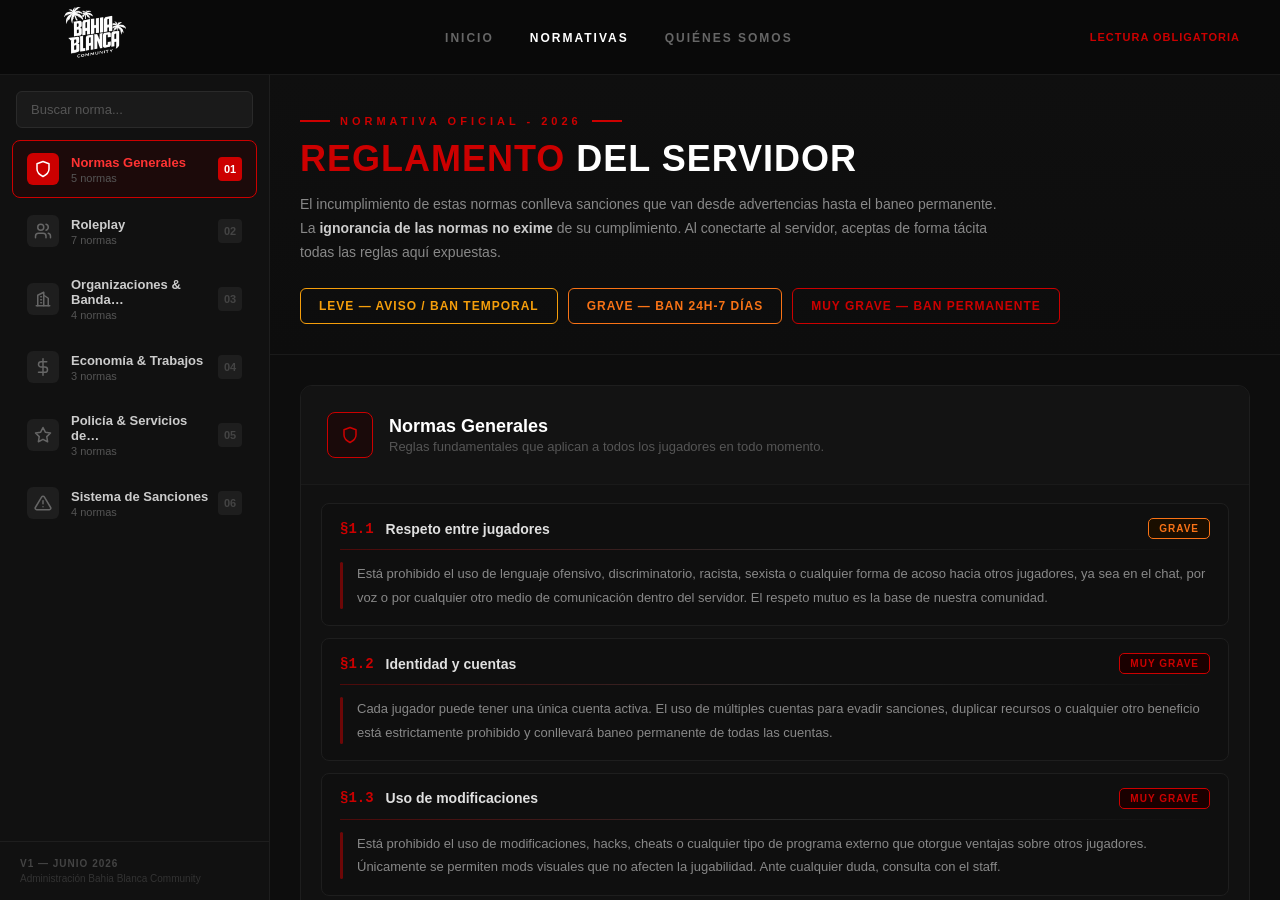
==== Inicio/normativa.html @ ef39bc57 "upload code whit BEM method" ====
<!DOCTYPE html>
<html lang="en">
<head>
    <meta charset="UTF-8">
    <meta name="viewport" content="width=device-width, initial-scale=1.0">
    <title>Normativa</title>
    <link rel="stylesheet" href="style3.css">
</head>
<body>

    <!-- ========== NAVBAR ========== -->
    <nav class="navbar">
        <div class="navbar__logo">
            <img class="navbar__logo-img" src="images/image.png" alt="Bahia Blanca Community">
        </div>
        <ul class="navbar__links">
            <li><a href="index.html" class="navbar__link navbar__link--inactive">Inicio</a></li>
            <li><a href="normativa.html" class="navbar__link navbar__link--active">Normativas</a></li>
            <li><a href="quienesSomos.html" class="navbar__link navbar__link--inactive">Quiénes Somos</a></li>
        </ul>
        <div class="navbar__topbar">
            <div class="navbar__topbar-text">Lectura obligatoria</div>
        </div>
    </nav>

    <!-- ========== SIDEBAR ========== -->
    <aside class="sidebar">
        <div class="sidebar__search">
            <input type="text" id="searchInput" class="sidebar__search-input" placeholder="Buscar norma..." />
        </div>

        <nav class="sidebar__nav" id="navSections"></nav>

        <div class="sidebar__footer">
            <div class="sidebar__footer-version">V1 — JUNIO 2026</div>
            <div class="sidebar__footer-admin">Administración Bahia Blanca Community</div>
        </div>
    </aside>

    <!-- ========== MAIN ========== -->
    <main class="main" id="mainContent">

        <!-- Hero -->
        <div class="hero">
            <div class="hero__eyebrow">
                <div class="hero__eyebrow-line"></div>
                <div class="hero__eyebrow-text">Normativa Oficial - 2026</div>
                <div class="hero__eyebrow-line"></div>
            </div>
            <h1 class="hero__title"><span class="hero__title--red">REGLAMENTO</span> DEL SERVIDOR</h1>
            <p class="hero__description">
                El incumplimiento de estas normas conlleva sanciones que van desde advertencias hasta el baneo
                permanente. La <strong>ignorancia de las normas no exime</strong> de su cumplimiento. Al conectarte al servidor,
                aceptas de forma tácita todas las reglas aquí expuestas.
            </p>
            <div class="hero__badges">
                <div class="hero__badge hero__badge--leve">
                    LEVE — Aviso / Ban temporal
                </div>
                <div class="hero__badge hero__badge--grave">
                    GRAVE — Ban 24h-7 días
                </div>
                <div class="hero__badge hero__badge--muy-grave">
                    MUY GRAVE — Ban permanente
                </div>
            </div>
        </div>

        <!-- Contenido dinámico -->
        <div class="content" id="contentArea"></div>

    </main>

    <script src="script3.js"></script>

</body>
</html>
---- Inicio/style3.css ----
:root {
    /* ── Colores principales ── */
    --color-primary: #cc0000;
    --color-primary-hover: #ff3333;
    --color-primary-soft: #1c0a0a;
    --color-primary-bg: #1a0a0a;
    --color-primary-border: #cc0000;

    /* ── Colores de severidad ── */
    --color-leve: #f59e0b;
    --color-leve-bg: #1a1400;
    --color-grave: #f97316;
    --color-grave-bg: #1a0e00;
    --color-muy-grave: #cc0000;
    --color-muy-grave-bg: #1a0000;

    /* ── Fondos ── */
    --bg-body: #0d0d0d;
    --bg-sidebar: #111111;
    --bg-card: #111111;
    --bg-card-inner: #0f0f0f;
    --bg-card-header: #131313;
    --bg-input: #1a1a1a;
    --bg-topbar: #0f0f0f;
    --bg-icon: #1e1e1e;
    --bg-navbar: rgba(10, 10, 10, 0.97);

    /* ── Bordes ── */
    --border-main: #1a1a1a;
    --border-card: #1e1e1e;
    --border-input: #2a2a2a;
    --border-hover: #2e2e2e;

    /* ── Textos ── */
    --text-white: #ffffff;
    --text-light: #e0e0e0;
    --text-base: #ccc;
    --text-muted: #888;
    --text-dark: #666;
    --text-darker: #555;
    --text-disabled: #444;
    --text-ghost: #333;

    /* ── Tipografía ── */
    --font-main: 'Segoe UI', Tahoma, Geneva, Verdana, sans-serif;
    --font-mono: 'Courier New', monospace;

    --fs-2xs: 10px;
    --fs-xs: 11px;
    --fs-sm: 12px;
    --fs-base: 13px;
    --fs-md: 14px;
    --fs-lg: 15px;
    --fs-xl: 18px;
    --fs-2xl: 22px;
    --fs-hero: 36px;

    --fw-normal: 400;
    --fw-semibold: 600;
    --fw-bold: 700;
    --fw-extrabold: 800;
    --fw-black: 900;

    /* ── Espaciado ── */
    --sp-2xs: 2px;
    --sp-xs: 4px;
    --sp-sm: 8px;
    --sp-md: 10px;
    --sp-base: 12px;
    --sp-lg: 14px;
    --sp-xl: 16px;
    --sp-2xl: 18px;
    --sp-3xl: 20px;
    --sp-4xl: 24px;
    --sp-5xl: 26px;
    --sp-6xl: 30px;
    --sp-7xl: 40px;

    /* ── Bordes redondeados ── */
    --radius-xs: 3px;
    --radius-sm: 4px;
    --radius-md: 5px;
    --radius-base: 6px;
    --radius-lg: 8px;
    --radius-xl: 12px;

    /* ── Layout ── */
    --navbar-height: 58px;
    --sidebar-width: 270px;
    --icon-size-sm: 24px;
    --icon-size-md: 32px;
    --icon-size-lg: 46px;
    --icon-size-avatar: 76px;

    /* ── Transiciones ── */
    --transition: 0.2s ease;

    /* ── Sombras ── */
    --shadow-card: 0 2px 20px rgba(0, 0, 0, 0.5);

    /* ── Degradados ── */
    --gradient-hero: linear-gradient(180deg, #0f0f0f 0%, #0d0d0d 100%);
    --gradient-divider: linear-gradient(90deg, #cc000055 0%, #2a2a2a 50%, transparent 100%);
}

/* ========== RESET ========== */
* {
    margin: 0;
    padding: 0;
    box-sizing: border-box;
}

body {
    font-family: var(--font-main);
    background-color: var(--bg-body);
    color: var(--text-base);
    display: flex;
    height: 100vh;
    overflow: hidden;
    padding-top: 75px;
}

/* ========== SCROLLBAR ========== */
::-webkit-scrollbar { width: 5px; }
::-webkit-scrollbar-track { background: var(--bg-body); }
::-webkit-scrollbar-thumb { background: var(--border-input); border-radius: var(--radius-xs); }

/* ========== NAVBAR ========== */
.navbar {
    position: fixed;
    top: 0;
    left: 0;
    right: 0;
    z-index: 100;
    display: flex;
    align-items: center;
    justify-content: space-between;
    padding: 0 40px;
    height: 75px;
    border-bottom: 1px solid #1a1a1a;
    background-color: rgba(10, 10, 10, 0.95);
    backdrop-filter: blur(8px);
}

.navbar__logo-img {
    width: 108px;
    height: 78px;
}

.navbar__links {
    display: flex;
    gap: 36px;
    list-style: none;
}

.navbar__link {
    text-decoration: none;
    font-size: var(--fs-sm);
    font-weight: var(--fw-bold);
    letter-spacing: 2px;
    text-transform: uppercase;
    color: var(--text-white);
    transition: color var(--transition);
}

.navbar__link:hover {
    color: var(--color-primary);
}

.navbar__link--active {
    color: var(--text-white);
}

.navbar__link--inactive {
    color: var(--text-dark);
}

.navbar__link--inactive:hover {
    color: var(--text-muted);
}

.navbar__topbar {
    display: flex;
    align-items: center;
}

.navbar__topbar-text {
    font-size: var(--fs-xs);
    color: var(--color-primary);
    letter-spacing: 1px;
    font-weight: var(--fw-semibold);
    text-transform: uppercase;
}

/* ========== SIDEBAR ========== */
.sidebar {
    width: var(--sidebar-width);
    min-width: var(--sidebar-width);
    background-color: var(--bg-sidebar);
    border-right: 1px solid var(--border-card);
    display: flex;
    flex-direction: column;
    height: calc(100vh - 75px);
    overflow-y: auto;
}

/* ── Sidebar Search ── */
.sidebar__search {
    margin: var(--sp-xl) var(--sp-xl) var(--sp-base) var(--sp-xl);
}

.sidebar__search-input {
    width: 100%;
    background-color: var(--bg-input);
    border: 1px solid var(--border-input);
    color: var(--text-muted);
    padding: var(--sp-md) var(--sp-lg);
    border-radius: var(--radius-base);
    font-size: var(--fs-base);
    outline: none;
    transition: border-color var(--transition);
}

.sidebar__search-input::placeholder {
    color: var(--text-darker);
}

.sidebar__search-input:focus {
    border-color: var(--color-primary);
    color: var(--text-base);
}

/* ── Sidebar Nav ── */
.sidebar__nav {
    padding: 0 var(--sp-base);
    flex: 1;
}

.sidebar__nav-item {
    display: flex;
    align-items: center;
    padding: var(--sp-base) var(--sp-lg);
    border-radius: var(--radius-lg);
    margin-bottom: var(--sp-xs);
    cursor: pointer;
    transition: background var(--transition);
    border: 1px solid transparent;
}

.sidebar__nav-item:hover {
    background-color: var(--bg-input);
}

.sidebar__nav-item--active {
    background-color: var(--color-primary-soft);
    border-color: var(--color-primary);
}

.sidebar__nav-item--active .sidebar__nav-title {
    color: var(--color-primary-hover);
}

.sidebar__nav-icon {
    width: var(--icon-size-md);
    height: var(--icon-size-md);
    background-color: var(--bg-icon);
    border-radius: var(--radius-base);
    display: flex;
    align-items: center;
    justify-content: center;
    margin-right: var(--sp-base);
    flex-shrink: 0;
    font-size: var(--fs-md);
    color: var(--text-dark);
}

.sidebar__nav-item--active .sidebar__nav-icon {
    background-color: var(--color-primary);
    color: var(--text-white);
}

.sidebar__nav-info {
    flex: 1;
}

.sidebar__nav-title {
    font-size: var(--fs-base);
    font-weight: var(--fw-semibold);
    color: var(--text-base);
    margin-bottom: var(--sp-2xs);
}

.sidebar__nav-count {
    font-size: var(--fs-xs);
    color: var(--text-darker);
}

.sidebar__nav-number {
    font-size: var(--fs-xs);
    font-weight: var(--fw-bold);
    color: var(--text-disabled);
    background: var(--bg-icon);
    width: var(--icon-size-sm);
    height: var(--icon-size-sm);
    border-radius: var(--radius-sm);
    display: flex;
    align-items: center;
    justify-content: center;
}

.sidebar__nav-item--active .sidebar__nav-number {
    background: var(--color-primary);
    color: var(--text-white);
}

/* ── Sidebar Footer ── */
.sidebar__footer {
    padding: var(--sp-xl) var(--sp-3xl);
    border-top: 1px solid var(--border-card);
}

.sidebar__footer-version {
    font-size: var(--fs-2xs);
    color: var(--text-disabled);
    font-weight: var(--fw-semibold);
    letter-spacing: 1px;
    text-transform: uppercase;
    margin-bottom: var(--sp-xs);
}

.sidebar__footer-admin {
    font-size: var(--fs-2xs);
    color: var(--text-ghost);
}

/* ========== MAIN ========== */
.main {
    flex: 1;
    overflow-y: auto;
    background-color: var(--bg-body);
    height: calc(100vh - 75px);
}

/* ========== HERO ========== */
.hero {
    padding: var(--sp-7xl) var(--sp-6xl) var(--sp-6xl) var(--sp-6xl);
    border-bottom: 1px solid var(--border-main);
    background: var(--gradient-hero);
}

.hero__eyebrow {
    display: flex;
    align-items: center;
    gap: var(--sp-md);
    margin-bottom: var(--sp-lg);
}

.hero__eyebrow-line {
    width: 30px;
    height: 2px;
    background-color: var(--color-primary);
}

.hero__eyebrow-text {
    font-size: var(--fs-xs);
    font-weight: var(--fw-bold);
    letter-spacing: 4px;
    color: var(--color-primary);
    text-transform: uppercase;
}

.hero__title {
    font-size: var(--fs-hero);
    font-weight: var(--fw-black);
    color: var(--text-white);
    letter-spacing: 1px;
    text-transform: uppercase;
    margin-bottom: var(--sp-xl);
    line-height: 1;
}

.hero__title--red {
    color: var(--color-primary);
}

.hero__description {
    font-size: var(--fs-md);
    color: var(--text-muted);
    max-width: 700px;
    line-height: 1.7;
    margin-bottom: var(--sp-4xl);
}

.hero__description strong {
    color: var(--text-base);
    font-weight: var(--fw-bold);
}

/* ── Hero Badges ── */
.hero__badges {
    display: flex;
    gap: var(--sp-md);
    flex-wrap: wrap;
}

.hero__badge {
    display: flex;
    align-items: center;
    gap: var(--sp-sm);
    padding: var(--sp-md) var(--sp-2xl);
    border-radius: var(--radius-base);
    background-color: transparent;
    font-size: var(--fs-sm);
    font-weight: var(--fw-bold);
    letter-spacing: 1px;
    text-transform: uppercase;
}

.hero__badge--leve {
    border: 1px solid var(--color-leve);
    color: var(--color-leve);
}

.hero__badge--grave {
    border: 1px solid var(--color-grave);
    color: var(--color-grave);
}

.hero__badge--muy-grave {
    border: 1px solid var(--color-muy-grave);
    color: var(--color-muy-grave);
}

/* ========== CONTENT ========== */
.content {
    padding: var(--sp-6xl);
    display: flex;
    flex-direction: column;
    gap: 28px;
}

/* ── Section Box ── */
.section {
    background-color: var(--bg-card);
    border: 1px solid var(--border-card);
    border-radius: var(--radius-xl);
    overflow: hidden;
}

.section__header {
    display: flex;
    align-items: center;
    gap: var(--sp-xl);
    padding: var(--sp-5xl);
    border-bottom: 1px solid var(--border-main);
    background-color: var(--bg-card-header);
}

.section__icon {
    width: var(--icon-size-lg);
    height: var(--icon-size-lg);
    background-color: var(--color-primary-bg);
    border: 1px solid var(--color-primary-border);
    border-radius: var(--radius-lg);
    display: flex;
    align-items: center;
    justify-content: center;
    font-size: 20px;
    color: var(--color-primary);
    flex-shrink: 0;
}

.section__info {
    flex: 1;
}

.section__name {
    font-size: var(--fs-xl);
    font-weight: var(--fw-extrabold);
    color: var(--text-white);
    margin-bottom: var(--sp-2xs);
}

.section__desc {
    font-size: var(--fs-base);
    color: var(--text-darker);
}

/* ── Rules List ── */
.section__rules {
    padding: var(--sp-2xl) var(--sp-3xl);
    display: flex;
    flex-direction: column;
    gap: var(--sp-base);
}

/* ── Rule Card ── */
.rule {
    background-color: var(--bg-card-inner);
    border: 1px solid var(--border-card);
    border-radius: var(--radius-lg);
    overflow: hidden;
    transition: border-color var(--transition), box-shadow var(--transition);
}

.rule:hover {
    border-color: var(--border-hover);
    box-shadow: var(--shadow-card);
}

.rule__header {
    display: flex;
    align-items: center;
    gap: var(--sp-base);
    padding: var(--sp-lg) var(--sp-2xl) var(--sp-md) var(--sp-2xl);
}

.rule__id {
    font-size: var(--fs-md);
    font-weight: var(--fw-extrabold);
    color: var(--color-primary);
    font-family: var(--font-mono);
    white-space: nowrap;
}

.rule__title {
    font-size: var(--fs-md);
    font-weight: var(--fw-bold);
    color: var(--text-light);
    flex: 1;
}

/* ── Severity Tags ── */
.rule__severity {
    display: flex;
    align-items: center;
    gap: var(--sp-xs);
    padding: var(--sp-xs) var(--sp-md);
    border-radius: var(--radius-md);
    font-size: var(--fs-2xs);
    font-weight: var(--fw-extrabold);
    letter-spacing: 1px;
    text-transform: uppercase;
    border: 1px solid transparent;
    white-space: nowrap;
}

.rule__severity--grave {
    background-color: var(--color-grave-bg);
    border-color: var(--color-grave);
    color: var(--color-grave);
}

.rule__severity--muy-grave {
    background-color: var(--color-muy-grave-bg);
    border-color: var(--color-muy-grave);
    color: var(--color-muy-grave);
}

.rule__severity--leve {
    background-color: var(--color-leve-bg);
    border-color: var(--color-leve);
    color: var(--color-leve);
}

/* ── Rule Divider & Body ── */
.rule__divider {
    height: 1px;
    background: var(--gradient-divider);
    margin: 0 var(--sp-2xl);
}

.rule__body {
    display: flex;
    padding: var(--sp-base) var(--sp-2xl) var(--sp-xl) var(--sp-2xl);
    gap: 0;
}

.rule__border {
    width: 3px;
    background-color: var(--color-primary);
    border-radius: var(--sp-2xs);
    margin-right: var(--sp-lg);
    flex-shrink: 0;
    opacity: 0.5;
    align-self: stretch;
}

.rule__text {
    font-size: var(--fs-base);
    color: var(--text-muted);
    line-height: 1.8;
}

/* ── Search Highlight ── */
.highlight {
    background-color: #cc000033;
    color: #ff6666;
    border-radius: var(--sp-2xs);
    padding: 0 var(--sp-2xs);
}

/* ── Empty State ── */
.empty {
    text-align: center;
    padding: 70px var(--sp-3xl);
    color: var(--text-disabled);
}

.empty__icon {
    font-size: 42px;
    margin-bottom: var(--sp-lg);
}

.empty__text {
    font-size: var(--fs-md);
    color: var(--text-darker);
}
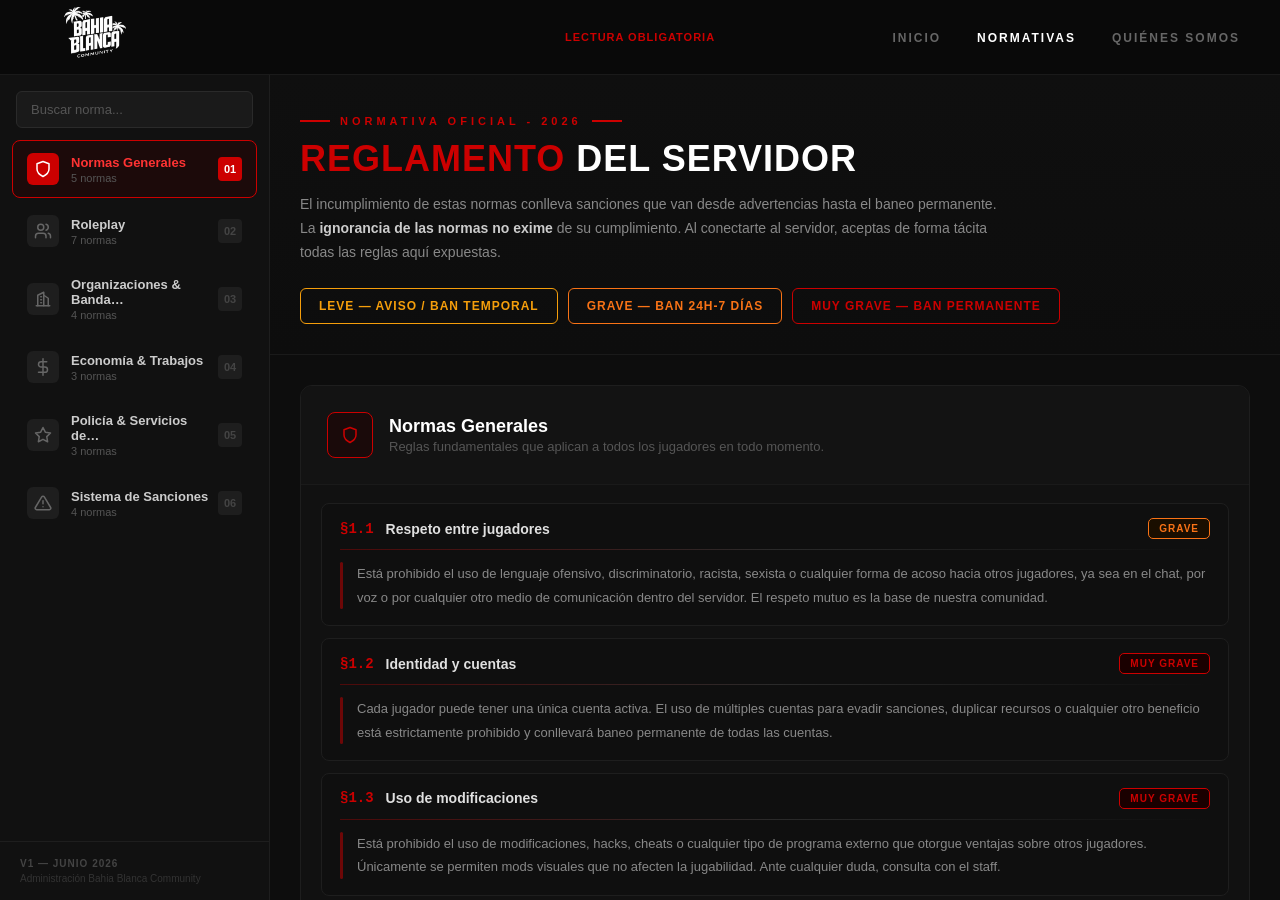
==== commit 9d1ce54e: "upload code and label on website" ====
--- a/Inicio/normativa.html
+++ b/Inicio/normativa.html
@@ -13,14 +13,14 @@
         <div class="navbar__logo">
             <img class="navbar__logo-img" src="images/image.png" alt="Bahia Blanca Community">
         </div>
+        <div class="navbar__topbar">
+            <div class="navbar__topbar-text">Lectura obligatoria</div>
+        </div>
         <ul class="navbar__links">
             <li><a href="index.html" class="navbar__link navbar__link--inactive">Inicio</a></li>
             <li><a href="normativa.html" class="navbar__link navbar__link--active">Normativas</a></li>
             <li><a href="quienesSomos.html" class="navbar__link navbar__link--inactive">Quiénes Somos</a></li>
         </ul>
-        <div class="navbar__topbar">
-            <div class="navbar__topbar-text">Lectura obligatoria</div>
-        </div>
     </nav>
 
     <!-- ========== SIDEBAR ========== -->
--- a/Inicio/style3.css
+++ b/Inicio/style3.css
@@ -103,7 +103,7 @@
     --gradient-divider: linear-gradient(90deg, #cc000055 0%, #2a2a2a 50%, transparent 100%);
 }
 
-/* ========== RESET ========== */
+/* ========== BODY ========== */
 * {
     margin: 0;
     padding: 0;
@@ -124,6 +124,10 @@
 ::-webkit-scrollbar { width: 5px; }
 ::-webkit-scrollbar-track { background: var(--bg-body); }
 ::-webkit-scrollbar-thumb { background: var(--border-input); border-radius: var(--radius-xs); }
+
+/* #endregion */
+
+/* #region NORMATIVA */
 
 /* ========== NAVBAR ========== */
 .navbar {
@@ -134,7 +138,6 @@
     z-index: 100;
     display: flex;
     align-items: center;
-    justify-content: space-between;
     padding: 0 40px;
     height: 75px;
     border-bottom: 1px solid #1a1a1a;
@@ -142,15 +145,37 @@
     backdrop-filter: blur(8px);
 }
 
+.navbar__logo {
+    flex: 1;
+    text-align: left;
+}
+
 .navbar__logo-img {
     width: 108px;
     height: 78px;
 }
 
+.navbar__topbar {
+    flex: 1;
+    display: flex;
+    align-items: center;
+    justify-content: center;
+}
+
+.navbar__topbar-text {
+    font-size: var(--fs-xs);
+    color: var(--color-primary);
+    letter-spacing: 1px;
+    font-weight: var(--fw-semibold);
+    text-transform: uppercase;
+}
+
 .navbar__links {
+    flex: 1;
     display: flex;
     gap: 36px;
     list-style: none;
+    justify-content: flex-end;
 }
 
 .navbar__link {
@@ -179,18 +204,7 @@
     color: var(--text-muted);
 }
 
-.navbar__topbar {
-    display: flex;
-    align-items: center;
-}
-
-.navbar__topbar-text {
-    font-size: var(--fs-xs);
-    color: var(--color-primary);
-    letter-spacing: 1px;
-    font-weight: var(--fw-semibold);
-    text-transform: uppercase;
-}
+/* #endregion */
 
 /* ========== SIDEBAR ========== */
 .sidebar {
@@ -204,7 +218,7 @@
     overflow-y: auto;
 }
 
-/* ── Sidebar Search ── */
+/* Sidebar Search */
 .sidebar__search {
     margin: var(--sp-xl) var(--sp-xl) var(--sp-base) var(--sp-xl);
 }
@@ -230,7 +244,7 @@
     color: var(--text-base);
 }
 
-/* ── Sidebar Nav ── */
+/* Sidebar Nav */
 .sidebar__nav {
     padding: 0 var(--sp-base);
     flex: 1;
@@ -313,7 +327,7 @@
     color: var(--text-white);
 }
 
-/* ── Sidebar Footer ── */
+/* Sidebar Footer */
 .sidebar__footer {
     padding: var(--sp-xl) var(--sp-3xl);
     border-top: 1px solid var(--border-card);
@@ -333,6 +347,8 @@
     color: var(--text-ghost);
 }
 
+/* #endregion */
+
 /* ========== MAIN ========== */
 .main {
     flex: 1;
@@ -340,6 +356,8 @@
     background-color: var(--bg-body);
     height: calc(100vh - 75px);
 }
+
+/* #endregion */
 
 /* ========== HERO ========== */
 .hero {
@@ -396,7 +414,7 @@
     font-weight: var(--fw-bold);
 }
 
-/* ── Hero Badges ── */
+/* Hero Badges */
 .hero__badges {
     display: flex;
     gap: var(--sp-md);
@@ -431,6 +449,8 @@
     color: var(--color-muy-grave);
 }
 
+/* #endregion */
+
 /* ========== CONTENT ========== */
 .content {
     padding: var(--sp-6xl);
@@ -439,7 +459,7 @@
     gap: 28px;
 }
 
-/* ── Section Box ── */
+/* Section Box */
 .section {
     background-color: var(--bg-card);
     border: 1px solid var(--border-card);
@@ -486,7 +506,7 @@
     color: var(--text-darker);
 }
 
-/* ── Rules List ── */
+/* Rules List */
 .section__rules {
     padding: var(--sp-2xl) var(--sp-3xl);
     display: flex;
@@ -494,7 +514,7 @@
     gap: var(--sp-base);
 }
 
-/* ── Rule Card ── */
+/* Rule Card */
 .rule {
     background-color: var(--bg-card-inner);
     border: 1px solid var(--border-card);
@@ -530,7 +550,7 @@
     flex: 1;
 }
 
-/* ── Severity Tags ── */
+/* Severity Tags */
 .rule__severity {
     display: flex;
     align-items: center;
@@ -563,7 +583,7 @@
     color: var(--color-leve);
 }
 
-/* ── Rule Divider & Body ── */
+/* Rule Divider & Body */
 .rule__divider {
     height: 1px;
     background: var(--gradient-divider);
@@ -592,7 +612,7 @@
     line-height: 1.8;
 }
 
-/* ── Search Highlight ── */
+/* Search Highlight */
 .highlight {
     background-color: #cc000033;
     color: #ff6666;
@@ -600,7 +620,7 @@
     padding: 0 var(--sp-2xs);
 }
 
-/* ── Empty State ── */
+/* Empty State */
 .empty {
     text-align: center;
     padding: 70px var(--sp-3xl);
@@ -615,4 +635,6 @@
 .empty__text {
     font-size: var(--fs-md);
     color: var(--text-darker);
-}+}
+
+/* #endregion */
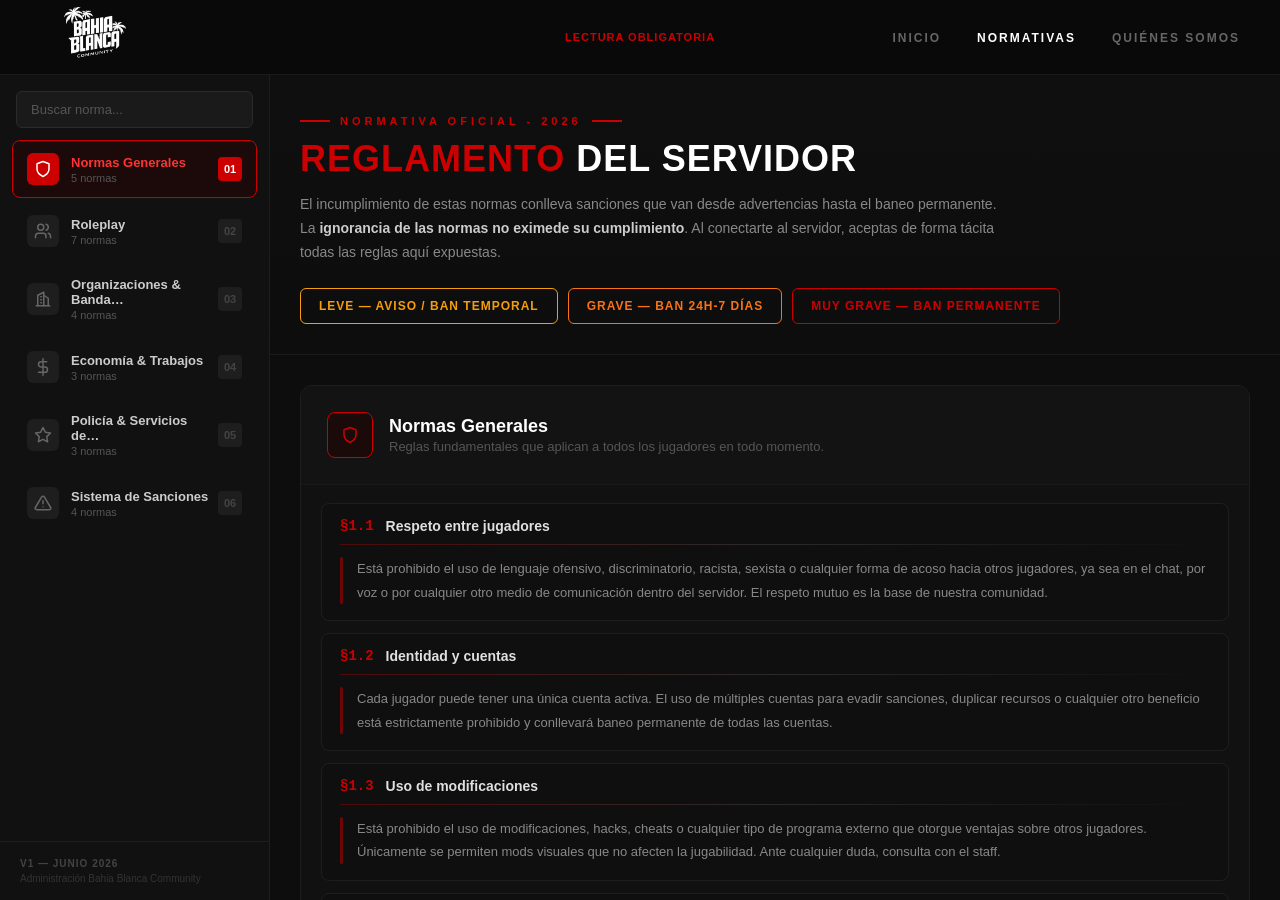
==== commit 3742409b: "upload code and label on website" ====
--- a/Inicio/normativa.html
+++ b/Inicio/normativa.html
@@ -50,7 +50,7 @@
             <h1 class="hero__title"><span class="hero__title--red">REGLAMENTO</span> DEL SERVIDOR</h1>
             <p class="hero__description">
                 El incumplimiento de estas normas conlleva sanciones que van desde advertencias hasta el baneo
-                permanente. La <strong>ignorancia de las normas no exime</strong> de su cumplimiento. Al conectarte al servidor,
+                permanente. La <strong>ignorancia de las normas no eximede su cumplimiento</strong>. Al conectarte al servidor,
                 aceptas de forma tácita todas las reglas aquí expuestas.
             </p>
             <div class="hero__badges">
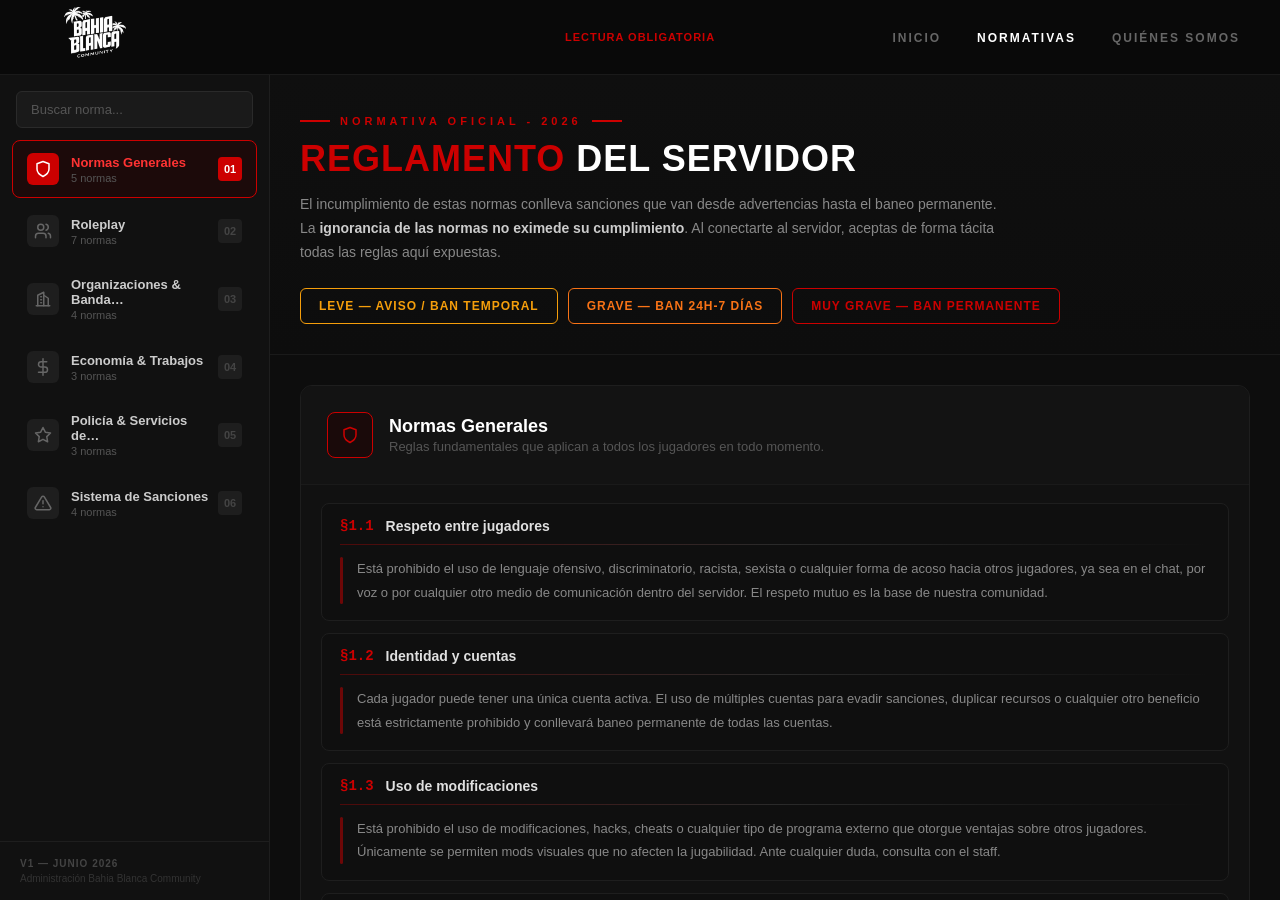
==== commit a773ab8b: "upload code and label on website" ====
--- a/Inicio/normativa.html
+++ b/Inicio/normativa.html
@@ -1,5 +1,5 @@
 <!DOCTYPE html>
-<html lang="en">
+<html lang="es">
 <head>
     <meta charset="UTF-8">
     <meta name="viewport" content="width=device-width, initial-scale=1.0">
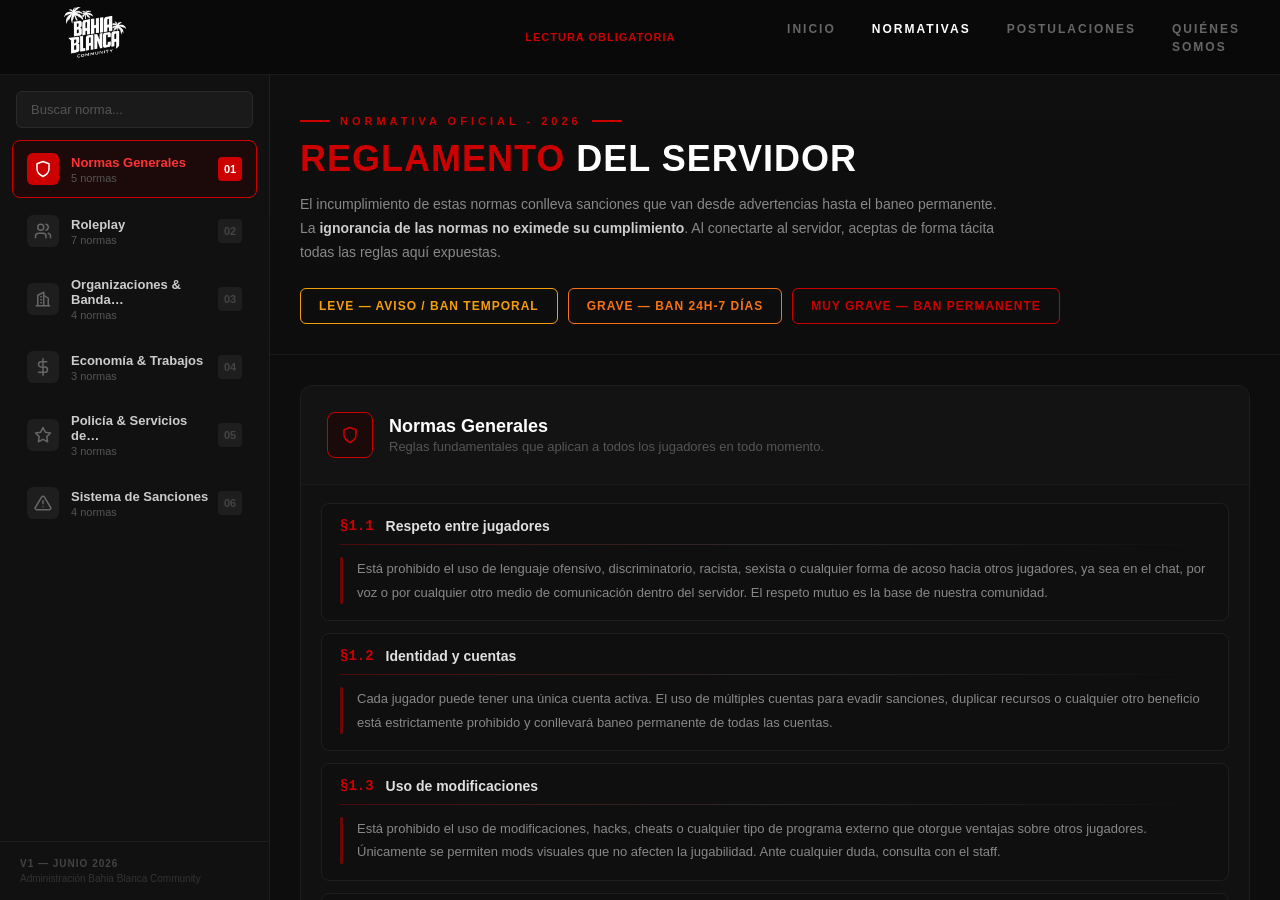
==== commit acae728d: "upload website" ====
--- a/Inicio/normativa.html
+++ b/Inicio/normativa.html
@@ -1,9 +1,17 @@
+<!--
+    ╔══════════════════════════════════════════╗
+    ║  Bahia Blanca Community                  ║
+    ║  Desarrollado por: Reckless              ║
+    ║  © 2026 Todos los derechos reservados    ║
+    ║  Prohibida su copia sin autorización     ║
+    ╚══════════════════════════════════════════╝
+-->
 <!DOCTYPE html>
 <html lang="es">
 <head>
     <meta charset="UTF-8">
     <meta name="viewport" content="width=device-width, initial-scale=1.0">
-    <title>Normativa</title>
+    <title>Bahia Blanca Community - Normativa</title>
     <link rel="stylesheet" href="style3.css">
 </head>
 <body>
@@ -19,6 +27,7 @@
         <ul class="navbar__links">
             <li><a href="index.html" class="navbar__link navbar__link--inactive">Inicio</a></li>
             <li><a href="normativa.html" class="navbar__link navbar__link--active">Normativas</a></li>
+            <li><a href="postulaciones.html" class="navbar__link navbar__link--inactive">Postulaciones</a></li>
             <li><a href="quienesSomos.html" class="navbar__link navbar__link--inactive">Quiénes Somos</a></li>
         </ul>
     </nav>
--- a/Inicio/style3.css
+++ b/Inicio/style3.css
@@ -1,3 +1,11 @@
+/*
+    ╔══════════════════════════════════════════╗
+    ║  Bahia Blanca Community                  ║
+    ║  Desarrollado por: Reckless              ║
+    ║  © 2026 Todos los derechos reservados    ║
+    ║  Prohibida su copia sin autorización     ║
+    ╚══════════════════════════════════════════╝
+*/
 :root {
     /* ── Colores principales ── */
     --color-primary: #cc0000;
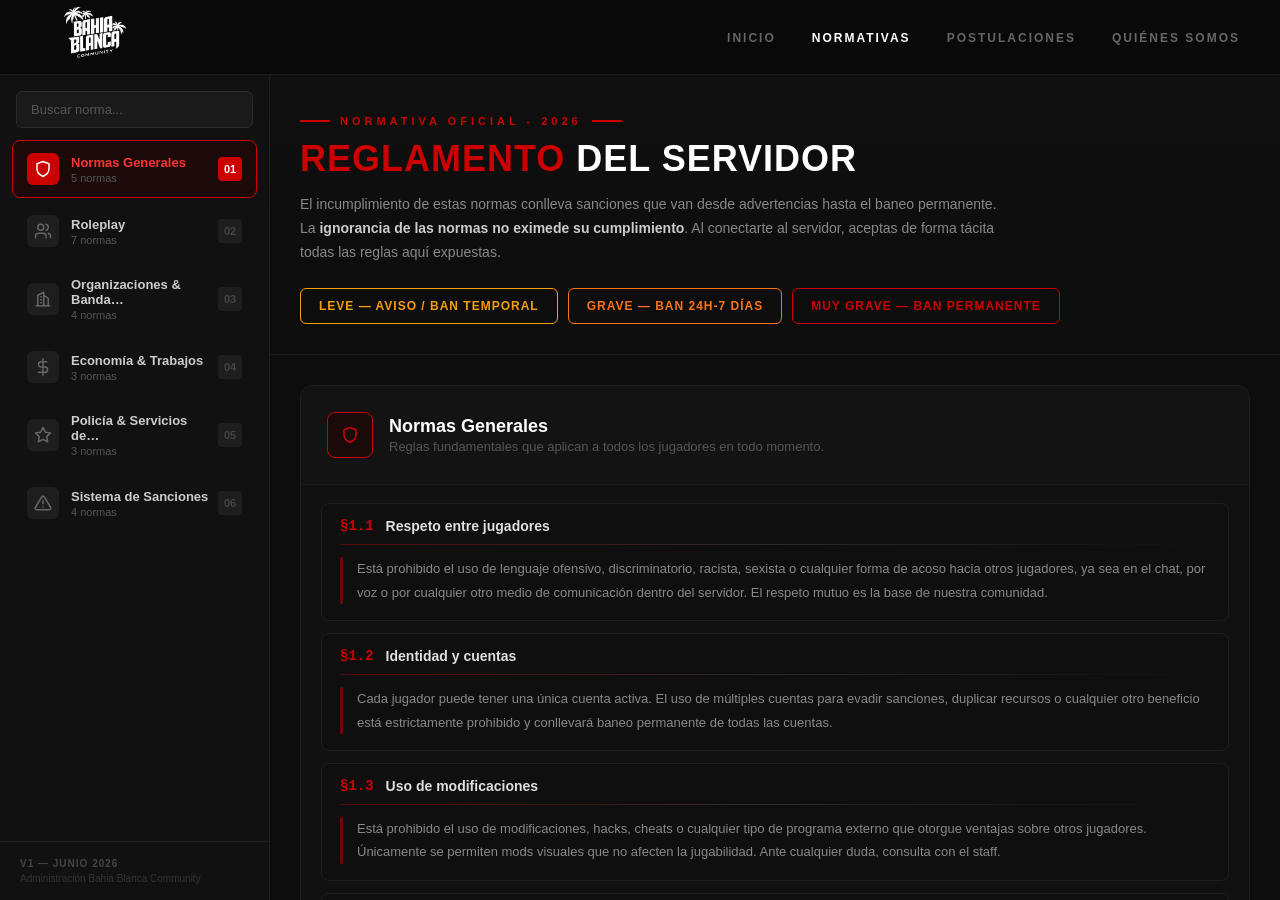
==== commit 14aee6fb: "upload website" ====
--- a/Inicio/normativa.html
+++ b/Inicio/normativa.html
@@ -13,17 +13,16 @@
     <meta name="viewport" content="width=device-width, initial-scale=1.0">
     <title>Bahia Blanca Community - Normativa</title>
     <link rel="stylesheet" href="style3.css">
+    <link rel="stylesheet" href="styleQuerys.css">
 </head>
-<body>
+<body class="normativas__body">
 
     <!-- ========== NAVBAR ========== -->
     <nav class="navbar">
         <div class="navbar__logo">
             <img class="navbar__logo-img" src="images/image.png" alt="Bahia Blanca Community">
         </div>
-        <div class="navbar__topbar">
-            <div class="navbar__topbar-text">Lectura obligatoria</div>
-        </div>
+
         <ul class="navbar__links">
             <li><a href="index.html" class="navbar__link navbar__link--inactive">Inicio</a></li>
             <li><a href="normativa.html" class="navbar__link navbar__link--active">Normativas</a></li>
--- a/Inicio/style3.css
+++ b/Inicio/style3.css
@@ -118,7 +118,7 @@
     box-sizing: border-box;
 }
 
-body {
+.normativas__body {
     font-family: var(--font-main);
     background-color: var(--bg-body);
     color: var(--text-base);
@@ -161,21 +161,6 @@
 .navbar__logo-img {
     width: 108px;
     height: 78px;
-}
-
-.navbar__topbar {
-    flex: 1;
-    display: flex;
-    align-items: center;
-    justify-content: center;
-}
-
-.navbar__topbar-text {
-    font-size: var(--fs-xs);
-    color: var(--color-primary);
-    letter-spacing: 1px;
-    font-weight: var(--fw-semibold);
-    text-transform: uppercase;
 }
 
 .navbar__links {
